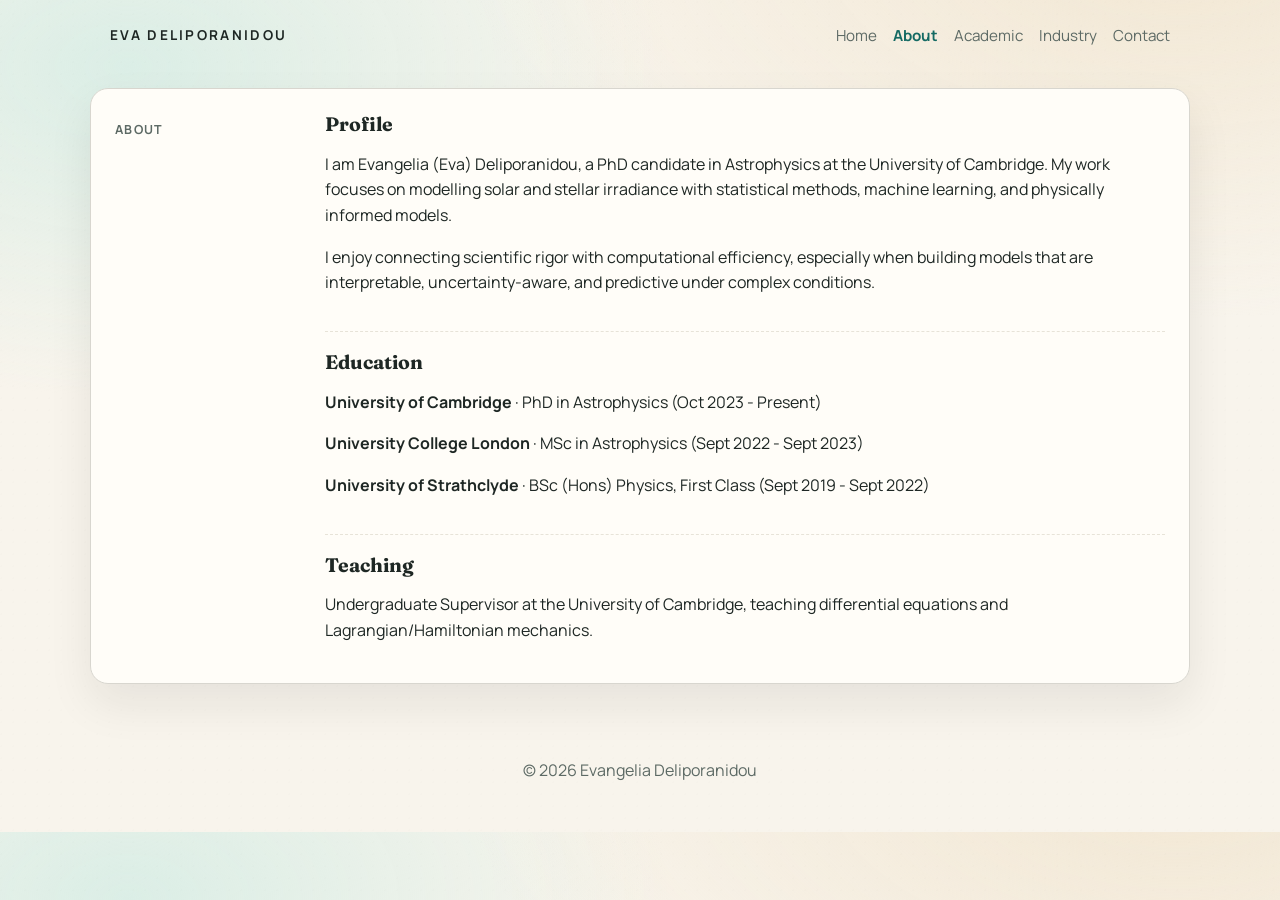
==== about.html @ 39dac76b "Publish initial personal website" ====
<!DOCTYPE html>
<html lang="en">
  <head>
    <meta charset="UTF-8" />
    <meta name="viewport" content="width=device-width, initial-scale=1.0" />
    <title>About | Evangelia Deliporanidou</title>
    <meta
      name="description"
      content="About Evangelia (Eva) Deliporanidou, PhD candidate in Astrophysics at the University of Cambridge."
    />
    <link rel="preconnect" href="https://fonts.googleapis.com" />
    <link rel="preconnect" href="https://fonts.gstatic.com" crossorigin />
    <link
      href="https://fonts.googleapis.com/css2?family=Fraunces:opsz,wght@9..144,300;9..144,500;9..144,700&family=Manrope:wght@400;500;700&display=swap"
      rel="stylesheet"
    />
    <link rel="stylesheet" href="styles.css" />
  </head>
  <body>
    <div class="grain"></div>
    <header class="site-header">
      <a class="wordmark" href="index.html">EVA DELIPORANIDOU</a>
      <nav class="site-nav" aria-label="Main navigation">
        <a href="index.html">Home</a>
        <a class="active" href="about.html">About</a>
        <a href="academic.html">Academic</a>
        <a href="industry.html">Industry</a>
        <a href="contact.html">Contact</a>
      </nav>
    </header>

    <main>
      <section class="panel reveal">
        <div class="panel-title">About</div>
        <div class="panel-content section-stack">
          <div>
            <h3>Profile</h3>
            <p>
              I am Evangelia (Eva) Deliporanidou, a PhD candidate in Astrophysics
              at the University of Cambridge. My work focuses on modelling solar
              and stellar irradiance with statistical methods, machine learning,
              and physically informed models.
            </p>
            <p>
              I enjoy connecting scientific rigor with computational efficiency,
              especially when building models that are interpretable,
              uncertainty-aware, and predictive under complex conditions.
            </p>
          </div>
          <div>
            <h3>Education</h3>
            <p><strong>University of Cambridge</strong> · PhD in Astrophysics (Oct 2023 - Present)</p>
            <p><strong>University College London</strong> · MSc in Astrophysics (Sept 2022 - Sept 2023)</p>
            <p><strong>University of Strathclyde</strong> · BSc (Hons) Physics, First Class (Sept 2019 - Sept 2022)</p>
          </div>
          <div>
            <h3>Teaching</h3>
            <p>
              Undergraduate Supervisor at the University of Cambridge, teaching
              differential equations and Lagrangian/Hamiltonian mechanics.
            </p>
          </div>
        </div>
      </section>
    </main>

    <footer class="site-footer">
      <p>© <span id="year"></span> Evangelia Deliporanidou</p>
    </footer>

    <script src="script.js"></script>
  </body>
</html>
---- styles.css ----
:root {
  --bg: #f8f4ec;
  --paper: #fffdf8;
  --ink: #1e2724;
  --muted: #5d6a65;
  --accent: #146a63;
  --accent-soft: #d2ece8;
  --line: #d8d6cf;
  --shadow: 0 20px 45px rgba(20, 30, 26, 0.08);
}

* {
  box-sizing: border-box;
}

html,
body {
  margin: 0;
  padding: 0;
  scroll-behavior: smooth;
}

body {
  font-family: "Manrope", sans-serif;
  color: var(--ink);
  background:
    radial-gradient(1300px 700px at 92% -8%, #f2e7d3 0%, rgba(242, 231, 211, 0) 55%),
    radial-gradient(900px 550px at 10% 8%, #dbeee6 0%, rgba(219, 238, 230, 0) 60%),
    var(--bg);
  line-height: 1.6;
}

.grain {
  position: fixed;
  inset: 0;
  pointer-events: none;
  opacity: 0.2;
  background-image: radial-gradient(circle at 10% 20%, rgba(0, 0, 0, 0.03) 0 1px, transparent 1px);
  background-size: 12px 12px;
  z-index: 0;
}

main,
.site-header,
.site-footer {
  position: relative;
  z-index: 1;
}

.site-header {
  display: flex;
  justify-content: space-between;
  align-items: center;
  gap: 1rem;
  max-width: 1100px;
  margin: 0 auto;
  padding: 1.5rem 1.25rem;
}

.wordmark {
  text-decoration: none;
  color: var(--ink);
  font-size: 0.85rem;
  letter-spacing: 0.17em;
  font-weight: 700;
}

.site-nav {
  display: flex;
  gap: 1rem;
  flex-wrap: wrap;
}

.site-nav a {
  text-decoration: none;
  color: var(--muted);
  font-size: 0.95rem;
  transition: color 180ms ease;
}

.site-nav a:hover {
  color: var(--accent);
}

.site-nav a.active {
  color: var(--accent);
  font-weight: 700;
}

main {
  width: min(1100px, 94vw);
  margin: 1rem auto 3rem;
}

.hero {
  padding: 4rem 1.5rem 3rem;
}

.hero-grid {
  display: grid;
  grid-template-columns: minmax(0, 1.25fr) minmax(250px, 0.75fr);
  gap: 2rem;
  align-items: center;
}

.hero-subtitle {
  margin: 0.8rem 0 0;
  color: var(--muted);
  font-size: 1.02rem;
}

.eyebrow {
  margin: 0;
  color: var(--accent);
  letter-spacing: 0.08em;
  text-transform: uppercase;
  font-size: 0.8rem;
  font-weight: 700;
}

h1,
h2,
h3 {
  font-family: "Fraunces", serif;
  line-height: 1.15;
  margin: 0;
}

.hero h1 {
  margin-top: 0.8rem;
  font-size: clamp(2rem, 6.2vw, 4rem);
  max-width: 13.5ch;
}

.hero-copy {
  font-size: 1.1rem;
  color: var(--muted);
  max-width: 62ch;
  margin: 1.4rem 0 0;
}

.hero-actions {
  display: flex;
  gap: 0.9rem;
  margin-top: 1.8rem;
  flex-wrap: wrap;
}

.profile-links {
  margin-top: 1rem;
  display: flex;
  flex-wrap: wrap;
  gap: 0.7rem;
}

.profile-links a {
  text-decoration: none;
  color: var(--ink);
  border: 1px solid var(--line);
  border-radius: 999px;
  padding: 0.4rem 0.75rem;
  background: #fffdf6;
  font-size: 0.9rem;
}

.hero-photo-wrap {
  margin: 0;
}

.hero-photo {
  width: 100%;
  aspect-ratio: 4 / 5;
  object-fit: cover;
  object-position: center;
  border-radius: 22px;
  border: 1px solid var(--line);
  box-shadow: var(--shadow);
}

.button {
  display: inline-block;
  padding: 0.78rem 1.1rem;
  border-radius: 999px;
  background: var(--accent);
  color: #fff;
  text-decoration: none;
  font-weight: 600;
  transition: transform 180ms ease, box-shadow 180ms ease;
  box-shadow: 0 8px 20px rgba(20, 106, 99, 0.24);
}

.button:hover {
  transform: translateY(-2px);
}

.button.ghost {
  background: transparent;
  color: var(--accent);
  border: 1px solid var(--accent);
  box-shadow: none;
}

.panel {
  display: grid;
  grid-template-columns: minmax(130px, 0.22fr) 1fr;
  gap: 1.6rem;
  background: var(--paper);
  border: 1px solid var(--line);
  border-radius: 18px;
  box-shadow: var(--shadow);
  margin: 1rem 0;
  padding: 1.5rem;
}

.panel-title {
  font-size: 0.78rem;
  text-transform: uppercase;
  letter-spacing: 0.11em;
  color: var(--muted);
  font-weight: 700;
  padding-top: 0.4rem;
}

.panel-content article,
.timeline div,
.grid-two div {
  padding-bottom: 1.2rem;
  border-bottom: 1px dashed #e7e3d8;
  margin-bottom: 1.2rem;
}

.panel-content article:last-child,
.timeline div:last-child,
.grid-two div:last-child {
  border-bottom: 0;
  margin-bottom: 0;
  padding-bottom: 0;
}

h3 {
  font-size: 1.22rem;
  margin-bottom: 0.4rem;
}

h4 {
  font-family: "Fraunces", serif;
  font-size: 1.05rem;
  margin: 0 0 0.35rem;
}

.meta {
  margin: 0 0 0.4rem;
  color: var(--muted);
  font-size: 0.92rem;
}

.panel-content a {
  color: var(--accent);
  text-decoration: none;
  font-weight: 600;
}

.panel-content a:hover {
  text-decoration: underline;
}

.grid-two {
  display: grid;
  grid-template-columns: repeat(2, minmax(0, 1fr));
  gap: 1.4rem;
}

.section-stack > div {
  padding-bottom: 1.2rem;
  border-bottom: 1px dashed #e7e3d8;
  margin-bottom: 1.2rem;
}

.section-stack > div:last-child {
  border-bottom: 0;
  margin-bottom: 0;
  padding-bottom: 0;
}

.section-links {
  display: grid;
  grid-template-columns: repeat(2, minmax(0, 1fr));
  gap: 0.8rem;
}

.section-links a {
  text-decoration: none;
  border: 1px solid var(--line);
  border-radius: 12px;
  padding: 0.85rem 1rem;
  background: #fffdf6;
  color: var(--ink);
  font-weight: 600;
}

.section-links a:hover {
  border-color: #9ec9c3;
  transform: translateY(-1px);
}

.two-col {
  display: grid;
  grid-template-columns: repeat(2, minmax(0, 1fr));
  gap: 1.2rem;
}

.two-col > div {
  padding-bottom: 0;
  border-bottom: 0;
  margin-bottom: 0;
}

.contact {
  text-align: center;
  padding: 3.5rem 1.2rem 3rem;
}

.contact h2 {
  font-size: clamp(1.8rem, 4vw, 2.8rem);
}

.contact p {
  color: var(--muted);
}

.contact-links {
  display: flex;
  justify-content: center;
  flex-wrap: wrap;
  gap: 0.8rem;
}

.contact-links a {
  text-decoration: none;
  color: var(--ink);
  border: 1px solid var(--line);
  background: #fffcf5;
  border-radius: 999px;
  padding: 0.55rem 0.9rem;
}

.site-footer {
  text-align: center;
  color: var(--muted);
  padding: 0.6rem 1rem 2rem;
}

.reveal {
  opacity: 0;
  transform: translateY(14px);
  transition: opacity 650ms ease, transform 650ms ease;
}

.reveal.in-view {
  opacity: 1;
  transform: translateY(0);
}

@media (max-width: 880px) {
  .hero-grid {
    grid-template-columns: 1fr;
  }

  .hero-photo-wrap {
    max-width: 420px;
  }

  .panel {
    grid-template-columns: 1fr;
    gap: 1rem;
  }

  .hero {
    padding-top: 2.5rem;
  }

  .grid-two {
    grid-template-columns: 1fr;
  }

  .two-col {
    grid-template-columns: 1fr;
  }

  .section-links {
    grid-template-columns: 1fr;
  }
}

@media (max-width: 560px) {
  .site-header {
    align-items: flex-start;
    flex-direction: column;
  }

  .hero {
    padding-left: 0.5rem;
    padding-right: 0.5rem;
  }

  .panel {
    padding: 1rem;
    border-radius: 14px;
  }
}
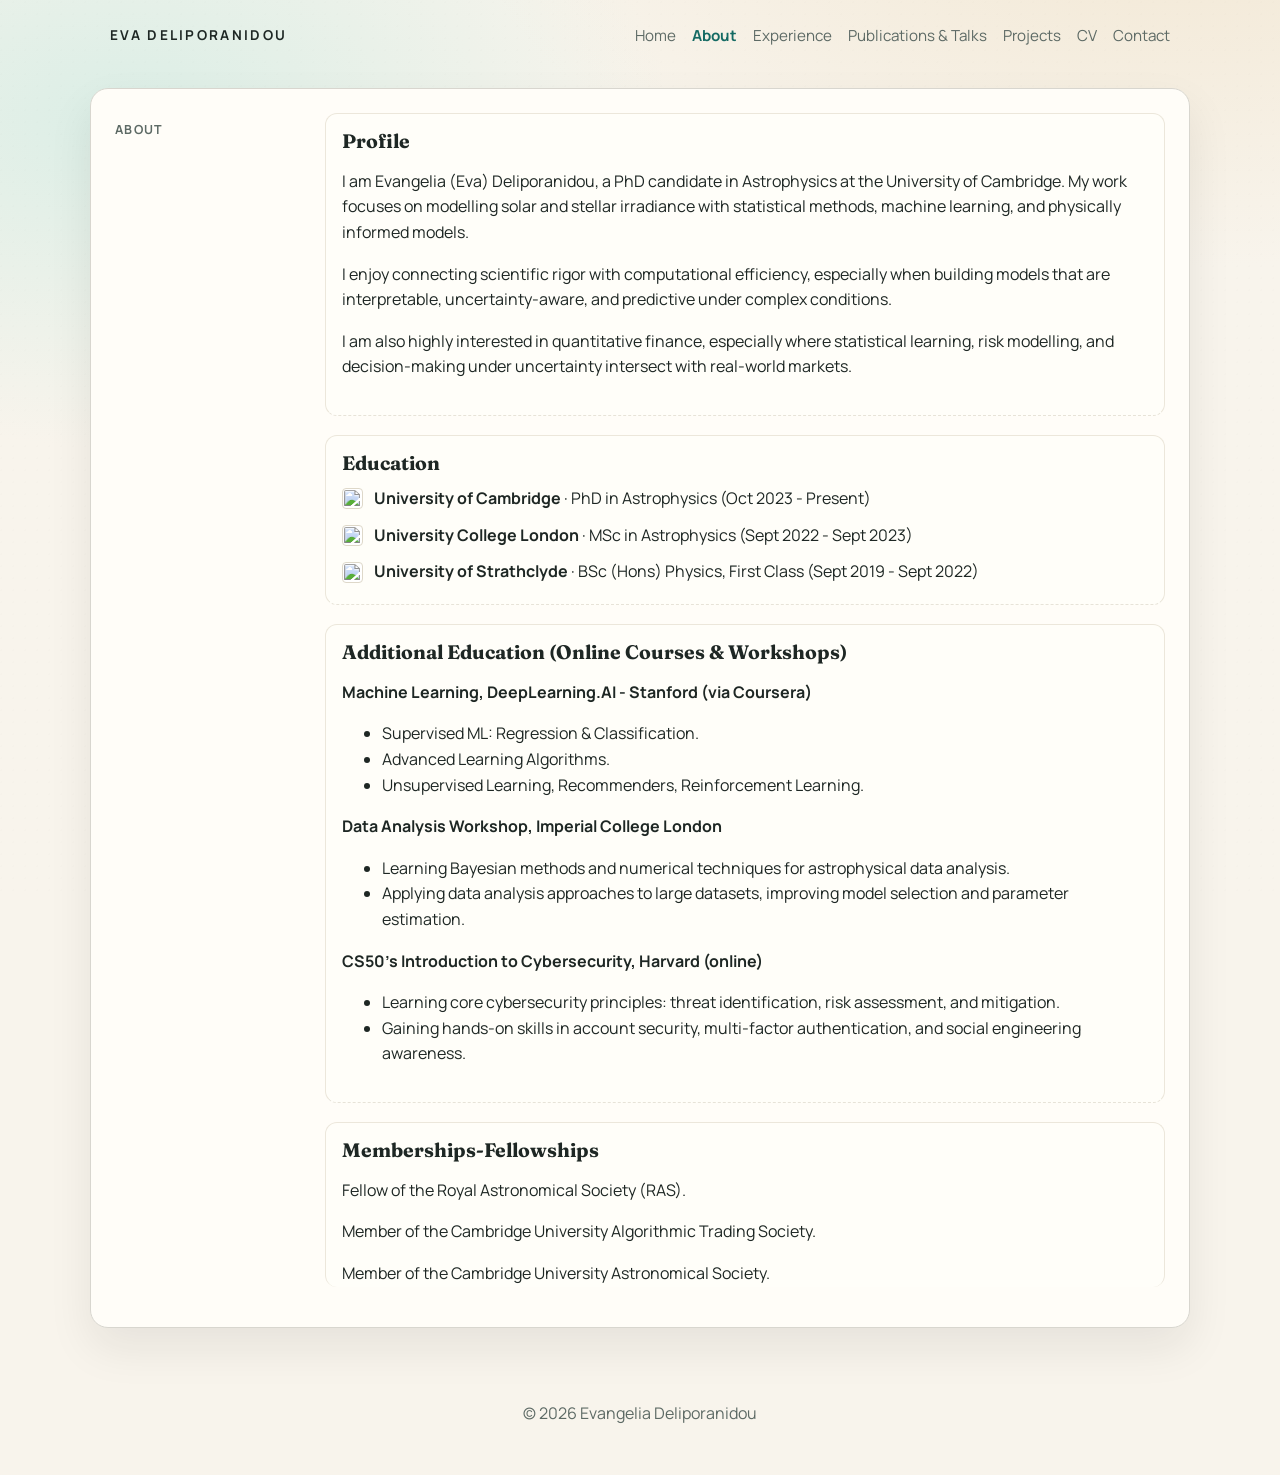
==== commit 3b03e167: "Update site content, sections, and styling" ====
--- a/about.html
+++ b/about.html
@@ -23,8 +23,10 @@
       <nav class="site-nav" aria-label="Main navigation">
         <a href="index.html">Home</a>
         <a class="active" href="about.html">About</a>
-        <a href="academic.html">Academic</a>
-        <a href="industry.html">Industry</a>
+        <a href="experience.html">Experience</a>
+        <a href="publications-talks.html">Publications & Talks</a>
+        <a href="projects.html">Projects</a>
+        <a href="cv.html">CV</a>
         <a href="contact.html">Contact</a>
       </nav>
     </header>
@@ -33,7 +35,7 @@
       <section class="panel reveal">
         <div class="panel-title">About</div>
         <div class="panel-content section-stack">
-          <div>
+          <div class="subsection">
             <h3>Profile</h3>
             <p>
               I am Evangelia (Eva) Deliporanidou, a PhD candidate in Astrophysics
@@ -46,19 +48,53 @@
               especially when building models that are interpretable,
               uncertainty-aware, and predictive under complex conditions.
             </p>
+            <p>
+              I am also highly interested in quantitative finance, especially
+              where statistical learning, risk modelling, and decision-making
+              under uncertainty intersect with real-world markets.
+            </p>
           </div>
-          <div>
+          <div class="subsection">
             <h3>Education</h3>
-            <p><strong>University of Cambridge</strong> · PhD in Astrophysics (Oct 2023 - Present)</p>
-            <p><strong>University College London</strong> · MSc in Astrophysics (Sept 2022 - Sept 2023)</p>
-            <p><strong>University of Strathclyde</strong> · BSc (Hons) Physics, First Class (Sept 2019 - Sept 2022)</p>
+            <div class="edu-list">
+              <p class="edu-item">
+                <img class="edu-logo" src="https://icons.duckduckgo.com/ip3/cam.ac.uk.ico" alt="University of Cambridge logo" />
+                <span class="edu-text"><strong>University of Cambridge</strong> · PhD in Astrophysics (Oct 2023 - Present)</span>
+              </p>
+              <p class="edu-item">
+                <img class="edu-logo ucl-logo" src="https://icons.duckduckgo.com/ip3/www.ucl.ac.uk.ico" alt="University College London logo" />
+                <span class="edu-text"><strong>University College London</strong> · MSc in Astrophysics (Sept 2022 - Sept 2023)</span>
+              </p>
+              <p class="edu-item">
+                <img class="edu-logo" src="https://icons.duckduckgo.com/ip3/www.strath.ac.uk.ico" alt="University of Strathclyde logo" />
+                <span class="edu-text"><strong>University of Strathclyde</strong> · BSc (Hons) Physics, First Class (Sept 2019 - Sept 2022)</span>
+              </p>
+            </div>
           </div>
-          <div>
-            <h3>Teaching</h3>
-            <p>
-              Undergraduate Supervisor at the University of Cambridge, teaching
-              differential equations and Lagrangian/Hamiltonian mechanics.
-            </p>
+          <div class="subsection">
+            <h3>Additional Education (Online Courses & Workshops)</h3>
+            <p><strong>Machine Learning, DeepLearning.AI - Stanford (via Coursera)</strong></p>
+            <ul>
+              <li>Supervised ML: Regression & Classification.</li>
+              <li>Advanced Learning Algorithms.</li>
+              <li>Unsupervised Learning, Recommenders, Reinforcement Learning.</li>
+            </ul>
+            <p><strong>Data Analysis Workshop, Imperial College London</strong></p>
+            <ul>
+              <li>Learning Bayesian methods and numerical techniques for astrophysical data analysis.</li>
+              <li>Applying data analysis approaches to large datasets, improving model selection and parameter estimation.</li>
+            </ul>
+            <p><strong>CS50's Introduction to Cybersecurity, Harvard (online)</strong></p>
+            <ul>
+              <li>Learning core cybersecurity principles: threat identification, risk assessment, and mitigation.</li>
+              <li>Gaining hands-on skills in account security, multi-factor authentication, and social engineering awareness.</li>
+            </ul>
+          </div>
+          <div class="subsection">
+            <h3>Memberships-Fellowships</h3>
+            <p>Fellow of the Royal Astronomical Society (RAS).</p>
+            <p>Member of the Cambridge University Algorithmic Trading Society.</p>
+            <p>Member of the Cambridge University Astronomical Society.</p>
           </div>
         </div>
       </section>
--- a/styles.css
+++ b/styles.css
@@ -182,7 +182,7 @@
   padding: 0.78rem 1.1rem;
   border-radius: 999px;
   background: var(--accent);
-  color: #fff;
+  color: #fff !important;
   text-decoration: none;
   font-weight: 600;
   transition: transform 180ms ease, box-shadow 180ms ease;
@@ -194,7 +194,7 @@
 }
 
 .button.ghost {
-  background: transparent;
+  background: var(--accent-soft);
   color: var(--accent);
   border: 1px solid var(--accent);
   box-shadow: none;
@@ -260,6 +260,14 @@
   font-weight: 600;
 }
 
+.panel-content a.button {
+  color: #ffffff;
+}
+
+.panel-content a.button.ghost {
+  color: var(--accent);
+}
+
 .panel-content a:hover {
   text-decoration: underline;
 }
@@ -280,6 +288,44 @@
   border-bottom: 0;
   margin-bottom: 0;
   padding-bottom: 0;
+}
+
+.subsection {
+  background: #fffef9;
+  border: 1px solid #ece7db;
+  border-radius: 12px;
+  padding: 1rem;
+}
+
+.subsection h3 {
+  margin-bottom: 0.7rem;
+}
+
+.edu-list {
+  display: grid;
+  gap: 0.7rem;
+}
+
+.edu-item {
+  margin: 0;
+  display: flex;
+  align-items: center;
+  gap: 0.65rem;
+}
+
+.edu-logo {
+  width: 21px;
+  height: 21px;
+  border-radius: 4px;
+  border: 1px solid #ded8c9;
+  background: #ffffff;
+  object-fit: contain;
+  padding: 1px;
+  flex: 0 0 21px;
+}
+
+.edu-text {
+  display: inline-block;
 }
 
 .section-links {
@@ -303,6 +349,17 @@
   transform: translateY(-1px);
 }
 
+.experience-side-by-side {
+  display: grid;
+  grid-template-columns: repeat(2, minmax(0, 1fr));
+  gap: 1rem;
+  align-items: stretch;
+}
+
+.experience-side-by-side .panel {
+  height: 100%;
+}
+
 .two-col {
   display: grid;
   grid-template-columns: repeat(2, minmax(0, 1fr));
@@ -390,6 +447,10 @@
   .section-links {
     grid-template-columns: 1fr;
   }
+
+  .experience-side-by-side {
+    grid-template-columns: 1fr;
+  }
 }
 
 @media (max-width: 560px) {
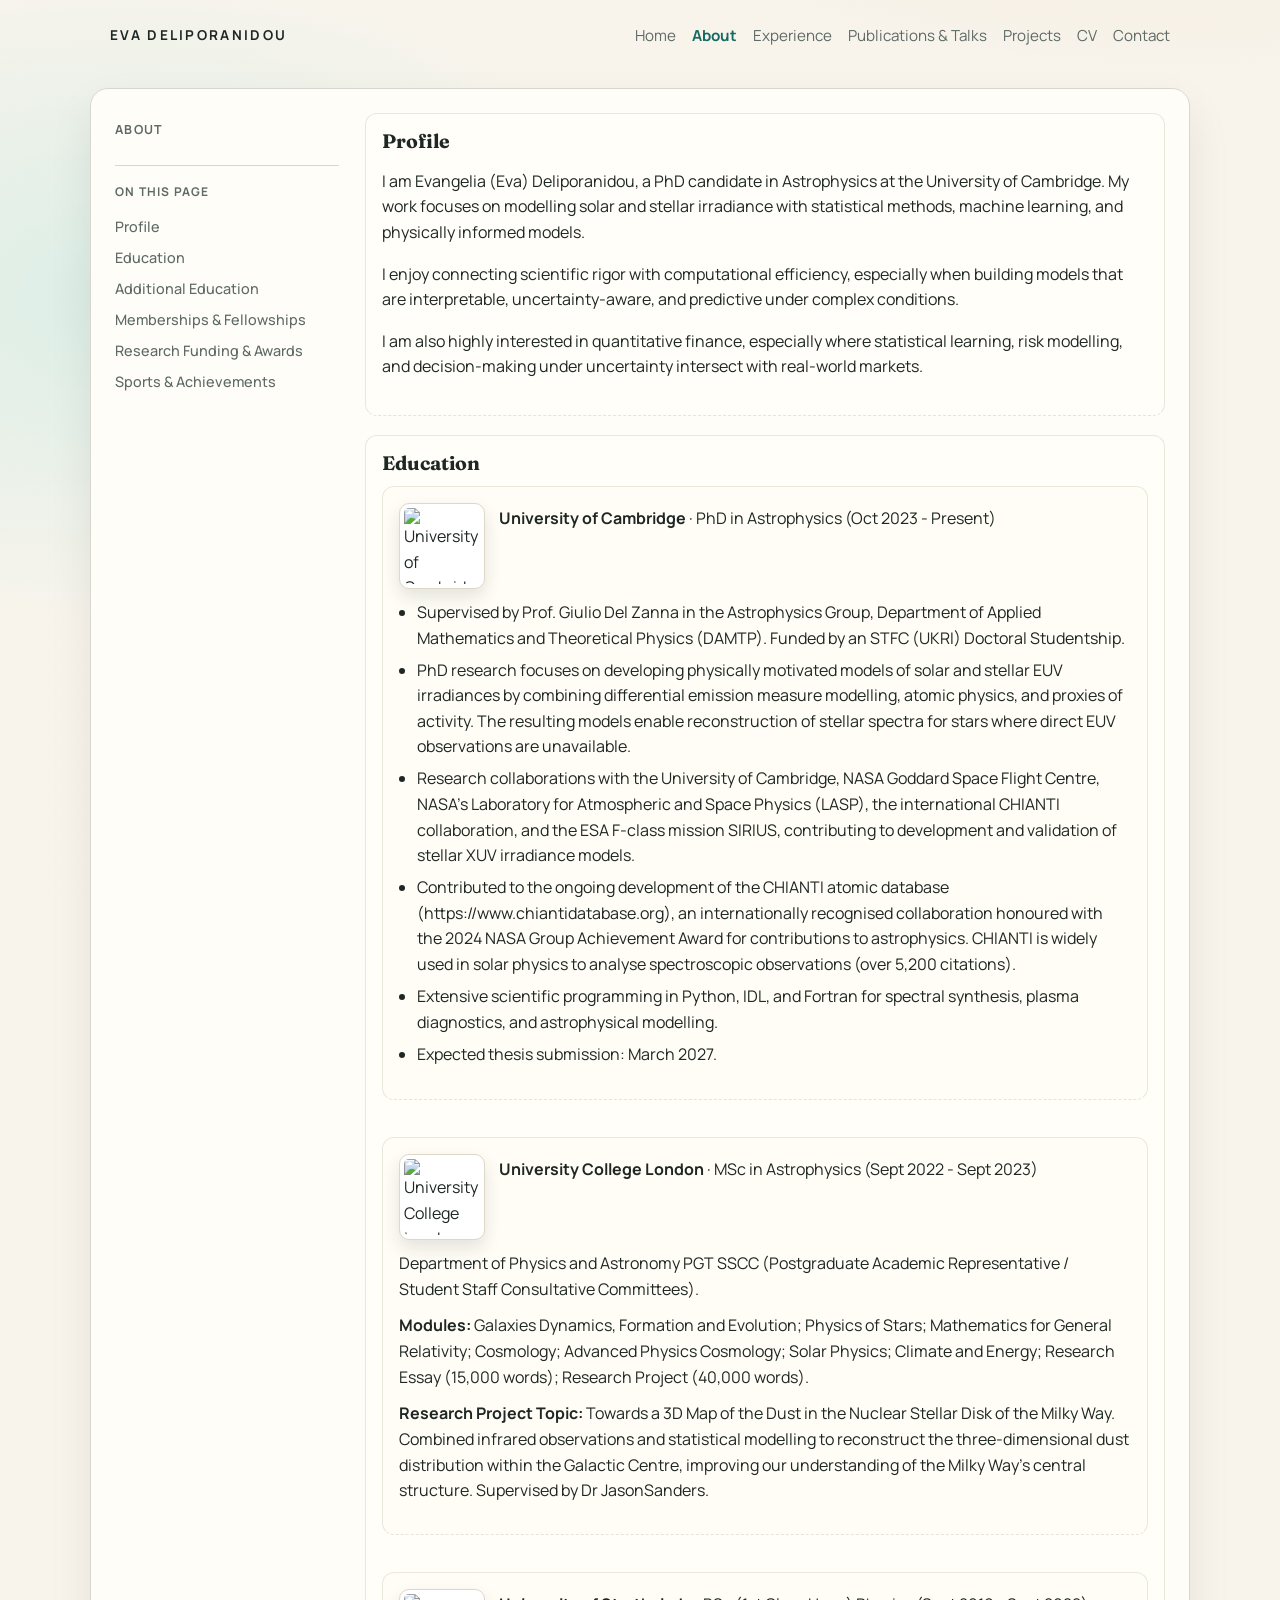
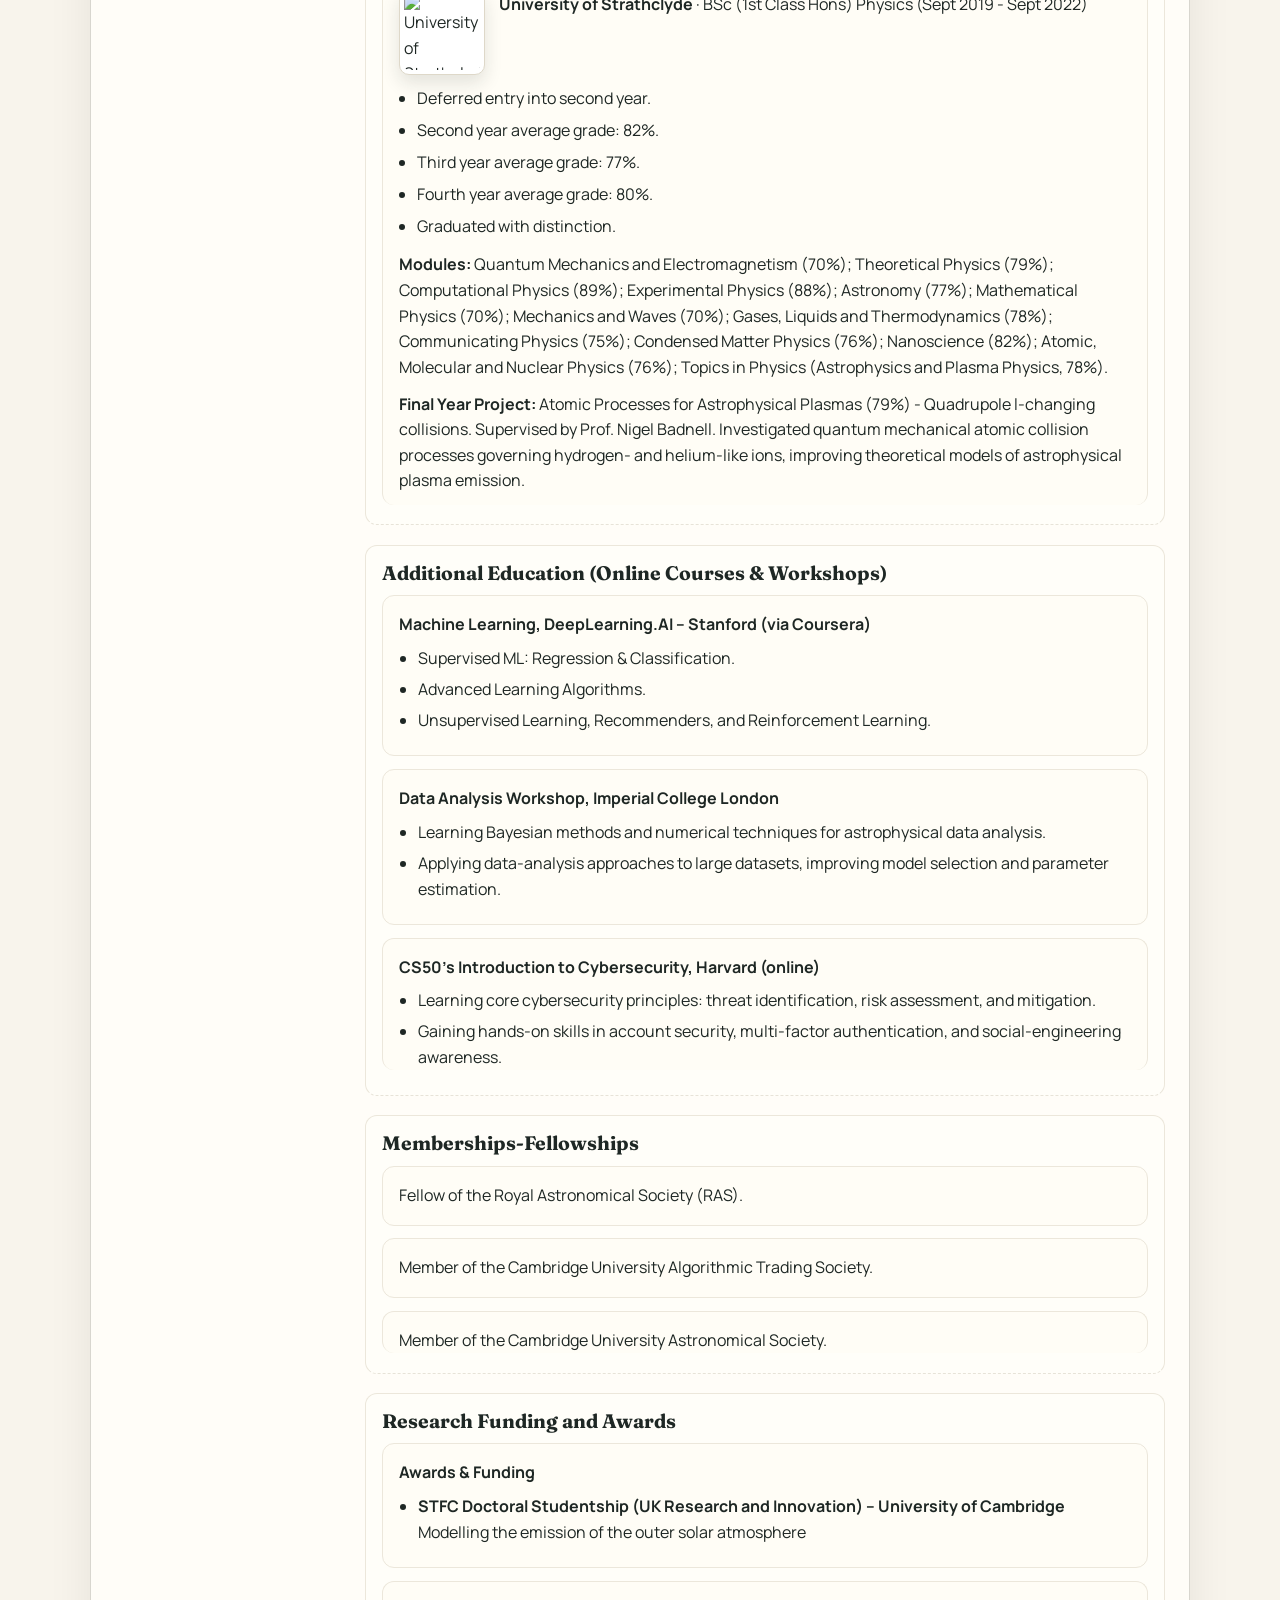
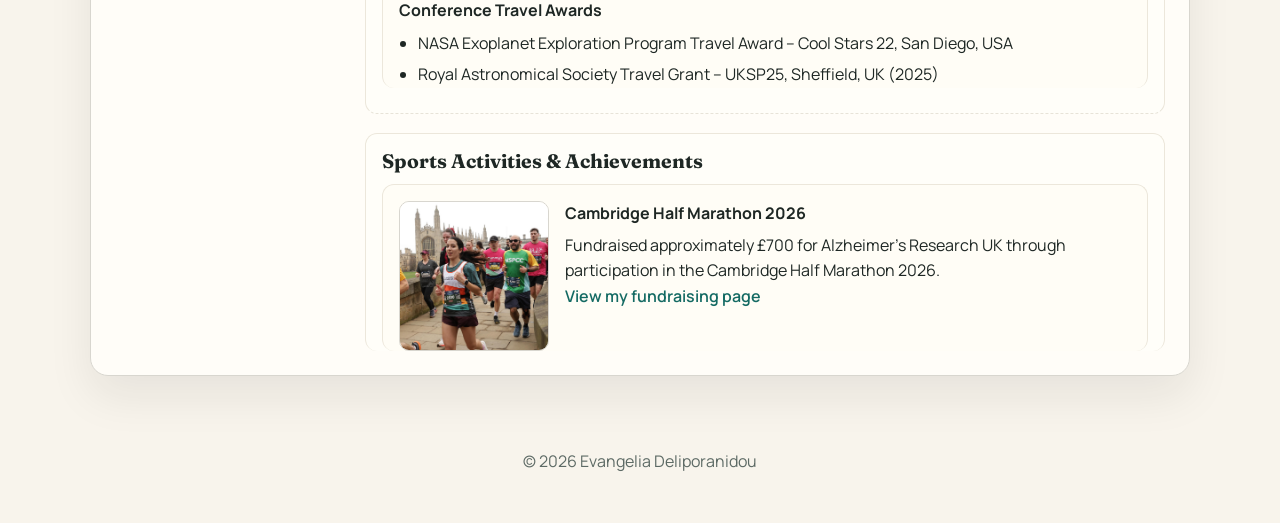
==== commit fad438e2: "new changes new changes" ====
--- a/about.html
+++ b/about.html
@@ -1,41 +1,53 @@
 <!DOCTYPE html>
 <html lang="en">
-  <head>
-    <meta charset="UTF-8" />
-    <meta name="viewport" content="width=device-width, initial-scale=1.0" />
-    <title>About | Evangelia Deliporanidou</title>
-    <meta
-      name="description"
-      content="About Evangelia (Eva) Deliporanidou, PhD candidate in Astrophysics at the University of Cambridge."
-    />
-    <link rel="preconnect" href="https://fonts.googleapis.com" />
-    <link rel="preconnect" href="https://fonts.gstatic.com" crossorigin />
-    <link
-      href="https://fonts.googleapis.com/css2?family=Fraunces:opsz,wght@9..144,300;9..144,500;9..144,700&family=Manrope:wght@400;500;700&display=swap"
-      rel="stylesheet"
-    />
-    <link rel="stylesheet" href="styles.css" />
-  </head>
-  <body>
-    <div class="grain"></div>
-    <header class="site-header">
-      <a class="wordmark" href="index.html">EVA DELIPORANIDOU</a>
-      <nav class="site-nav" aria-label="Main navigation">
-        <a href="index.html">Home</a>
-        <a class="active" href="about.html">About</a>
-        <a href="experience.html">Experience</a>
-        <a href="publications-talks.html">Publications & Talks</a>
-        <a href="projects.html">Projects</a>
-        <a href="cv.html">CV</a>
-        <a href="contact.html">Contact</a>
+
+<head>
+  <meta charset="UTF-8" />
+  <meta name="viewport" content="width=device-width, initial-scale=1.0" />
+  <title>About | Evangelia Deliporanidou</title>
+  <meta name="description"
+    content="About Evangelia (Eva) Deliporanidou, PhD candidate in Astrophysics at the University of Cambridge." />
+  <link rel="preconnect" href="https://fonts.googleapis.com" />
+  <link rel="preconnect" href="https://fonts.gstatic.com" crossorigin />
+  <link
+    href="https://fonts.googleapis.com/css2?family=Fraunces:opsz,wght@9..144,300;9..144,500;9..144,700&family=Manrope:wght@400;500;700&display=swap"
+    rel="stylesheet" />
+  <link rel="stylesheet" href="styles.css" />
+</head>
+
+<body>
+  <div class="grain"></div>
+  <header class="site-header">
+    <a class="wordmark" href="index.html">EVA DELIPORANIDOU</a>
+    <nav class="site-nav" aria-label="Main navigation">
+      <a href="index.html">Home</a>
+      <a class="active" href="about.html">About</a>
+      <a href="experience.html">Experience</a>
+      <a href="publications-talks.html">Publications & Talks</a>
+      <a href="projects.html">Projects</a>
+      <a href="cv.html">CV</a>
+      <a href="contact.html">Contact</a>
+    </nav>
+  </header>
+
+  <main>
+    <section class="panel about-panel reveal">
+      <div class="panel-title">About</div>
+
+      <nav class="about-sidebar" aria-label="About page sections">
+        <p class="about-sidebar-title">On this page</p>
+        <a href="#profile">Profile</a>
+        <a href="#education">Education</a>
+        <a href="#additional-education">Additional Education</a>
+        <a href="#memberships">Memberships &amp; Fellowships</a>
+        <a href="#research-funding-awards">Research Funding &amp; Awards</a>
+        <a href="#sports-achievements">Sports &amp; Achievements</a>
       </nav>
-    </header>
-
-    <main>
-      <section class="panel reveal">
-        <div class="panel-title">About</div>
-        <div class="panel-content section-stack">
-          <div class="subsection">
+
+      <div class="panel-content section-stack">
+
+        <div class="section-stack">
+          <div class="subsection" id="profile">
             <h3>Profile</h3>
             <p>
               I am Evangelia (Eva) Deliporanidou, a PhD candidate in Astrophysics
@@ -54,56 +66,190 @@
               under uncertainty intersect with real-world markets.
             </p>
           </div>
-          <div class="subsection">
+
+          <div class="subsection" id="education">
             <h3>Education</h3>
             <div class="edu-list">
-              <p class="edu-item">
-                <img class="edu-logo" src="https://icons.duckduckgo.com/ip3/cam.ac.uk.ico" alt="University of Cambridge logo" />
-                <span class="edu-text"><strong>University of Cambridge</strong> · PhD in Astrophysics (Oct 2023 - Present)</span>
-              </p>
-              <p class="edu-item">
-                <img class="edu-logo ucl-logo" src="https://icons.duckduckgo.com/ip3/www.ucl.ac.uk.ico" alt="University College London logo" />
-                <span class="edu-text"><strong>University College London</strong> · MSc in Astrophysics (Sept 2022 - Sept 2023)</span>
-              </p>
-              <p class="edu-item">
-                <img class="edu-logo" src="https://icons.duckduckgo.com/ip3/www.strath.ac.uk.ico" alt="University of Strathclyde logo" />
-                <span class="edu-text"><strong>University of Strathclyde</strong> · BSc (Hons) Physics, First Class (Sept 2019 - Sept 2022)</span>
-              </p>
+              <article class="edu-entry">
+                <div class="edu-item">
+                  <img class="edu-logo"
+                    src="https://upload.wikimedia.org/wikipedia/commons/a/a3/Cambridge_University_Crest_-_flat.png"
+                    alt="University of Cambridge coat of arms" />
+                  <div class="edu-text">
+                    <p><strong>University of Cambridge</strong> · PhD in Astrophysics (Oct 2023 - Present)</p>
+                  </div>
+                </div>
+                <ul>
+                  <li>Supervised by Prof. Giulio Del Zanna in the Astrophysics Group, Department of Applied Mathematics
+                    and Theoretical Physics (DAMTP). Funded by an STFC (UKRI) Doctoral Studentship.</li>
+                  <li>PhD research focuses on developing physically motivated models of solar and stellar EUV
+                    irradiances by combining differential emission measure modelling, atomic physics, and proxies of
+                    activity. The resulting models enable reconstruction of stellar spectra for stars where direct EUV
+                    observations are unavailable.</li>
+                  <li>Research collaborations with the University of Cambridge, NASA Goddard Space Flight Centre, NASA's
+                    Laboratory for Atmospheric and Space Physics (LASP), the international CHIANTI collaboration, and
+                    the ESA F-class mission SIRIUS, contributing to development and validation of stellar XUV irradiance
+                    models.</li>
+                  <li>Contributed to the ongoing development of the CHIANTI atomic database
+                    (https://www.chiantidatabase.org), an internationally recognised collaboration honoured with the
+                    2024 NASA Group Achievement Award for contributions to astrophysics. CHIANTI is widely used in solar
+                    physics to analyse spectroscopic observations (over 5,200 citations).</li>
+                  <li>Extensive scientific programming in Python, IDL, and Fortran for spectral synthesis, plasma
+                    diagnostics, and astrophysical modelling.</li>
+                  <li>Expected thesis submission: March 2027.</li>
+                </ul>
+              </article>
+
+              <article class="edu-entry">
+                <div class="edu-item">
+                  <img class="edu-logo" src="https://www.google.com/s2/favicons?domain=www.ucl.ac.uk&sz=128"
+                    alt="University College London logo" />
+                  <div class="edu-text">
+                    <p><strong>University College London</strong> · MSc in Astrophysics (Sept 2022 - Sept 2023)</p>
+                  </div>
+                </div>
+                <p>Department of Physics and Astronomy PGT SSCC (Postgraduate Academic Representative / Student Staff
+                  Consultative Committees).</p>
+                <p><strong>Modules:</strong> Galaxies Dynamics, Formation and Evolution; Physics of Stars; Mathematics
+                  for General Relativity; Cosmology; Advanced Physics Cosmology; Solar Physics; Climate and Energy;
+                  Research Essay (15,000 words); Research Project (40,000 words).</p>
+                <p><strong>Research Project Topic:</strong> Towards a 3D Map of the Dust in the Nuclear Stellar Disk of
+                  the Milky Way. Combined infrared observations and statistical modelling to reconstruct the
+                  three-dimensional dust distribution within the Galactic Centre, improving our understanding of the
+                  Milky Way’s central structure. Supervised by Dr JasonSanders.</p>
+              </article>
+
+              <article class="edu-entry">
+                <div class="edu-item">
+                  <img class="edu-logo" src="https://www.google.com/s2/favicons?domain=www.strath.ac.uk&sz=128"
+                    alt="University of Strathclyde logo" />
+                  <div class="edu-text">
+                    <p><strong>University of Strathclyde</strong> · BSc (1st Class Hons) Physics (Sept 2019 - Sept 2022)
+                    </p>
+                  </div>
+                </div>
+                <ul>
+                  <li>Deferred entry into second year.</li>
+                  <li>Second year average grade: 82%.</li>
+                  <li>Third year average grade: 77%.</li>
+                  <li>Fourth year average grade: 80%.</li>
+                  <li>Graduated with distinction.</li>
+                </ul>
+                <p><strong>Modules:</strong> Quantum Mechanics and Electromagnetism (70%); Theoretical Physics (79%);
+                  Computational Physics (89%); Experimental Physics (88%); Astronomy (77%); Mathematical Physics (70%);
+                  Mechanics and Waves (70%); Gases, Liquids and Thermodynamics (78%); Communicating Physics (75%);
+                  Condensed Matter Physics (76%); Nanoscience (82%); Atomic, Molecular and Nuclear Physics (76%); Topics
+                  in Physics (Astrophysics and Plasma Physics, 78%).</p>
+                <p><strong>Final Year Project:</strong> Atomic Processes for Astrophysical Plasmas (79%) - Quadrupole
+                  l-changing collisions. Supervised by Prof. Nigel Badnell. Investigated quantum mechanical atomic
+                  collision processes governing hydrogen- and helium-like ions, improving theoretical models of
+                  astrophysical plasma emission.</p>
+              </article>
             </div>
           </div>
-          <div class="subsection">
-            <h3>Additional Education (Online Courses & Workshops)</h3>
-            <p><strong>Machine Learning, DeepLearning.AI - Stanford (via Coursera)</strong></p>
-            <ul>
-              <li>Supervised ML: Regression & Classification.</li>
-              <li>Advanced Learning Algorithms.</li>
-              <li>Unsupervised Learning, Recommenders, Reinforcement Learning.</li>
-            </ul>
-            <p><strong>Data Analysis Workshop, Imperial College London</strong></p>
-            <ul>
-              <li>Learning Bayesian methods and numerical techniques for astrophysical data analysis.</li>
-              <li>Applying data analysis approaches to large datasets, improving model selection and parameter estimation.</li>
-            </ul>
-            <p><strong>CS50's Introduction to Cybersecurity, Harvard (online)</strong></p>
-            <ul>
-              <li>Learning core cybersecurity principles: threat identification, risk assessment, and mitigation.</li>
-              <li>Gaining hands-on skills in account security, multi-factor authentication, and social engineering awareness.</li>
-            </ul>
-          </div>
-          <div class="subsection">
+
+          <div class="subsection" id="additional-education">
+            <h3>Additional Education (Online Courses &amp; Workshops)</h3>
+
+            <article class="about-entry">
+              <h4>Machine Learning, DeepLearning.AI – Stanford (via Coursera)</h4>
+              <ul>
+                <li>Supervised ML: Regression &amp; Classification.</li>
+                <li>Advanced Learning Algorithms.</li>
+                <li>Unsupervised Learning, Recommenders, and Reinforcement Learning.</li>
+              </ul>
+            </article>
+
+            <article class="about-entry">
+              <h4>Data Analysis Workshop, Imperial College London</h4>
+              <ul>
+                <li>Learning Bayesian methods and numerical techniques for astrophysical data analysis.</li>
+                <li>Applying data-analysis approaches to large datasets, improving model selection and parameter
+                  estimation.</li>
+              </ul>
+            </article>
+
+            <article class="about-entry">
+              <h4>CS50's Introduction to Cybersecurity, Harvard (online)</h4>
+              <ul>
+                <li>Learning core cybersecurity principles: threat identification, risk assessment, and mitigation.</li>
+                <li>Gaining hands-on skills in account security, multi-factor authentication, and social-engineering
+                  awareness.</li>
+              </ul>
+            </article>
+          </div>
+
+          <div class="subsection" id="memberships">
             <h3>Memberships-Fellowships</h3>
-            <p>Fellow of the Royal Astronomical Society (RAS).</p>
-            <p>Member of the Cambridge University Algorithmic Trading Society.</p>
-            <p>Member of the Cambridge University Astronomical Society.</p>
-          </div>
+
+            <article class="about-entry">
+              <p>Fellow of the Royal Astronomical Society (RAS).</p>
+            </article>
+
+            <article class="about-entry">
+              <p>Member of the Cambridge University Algorithmic Trading Society.</p>
+            </article>
+
+            <article class="about-entry">
+              <p>Member of the Cambridge University Astronomical Society.</p>
+            </article>
+          </div>
+
+          <div class="subsection" id="research-funding-awards">
+            <h3>Research Funding and Awards</h3>
+
+            <article class="about-entry">
+              <h4>Awards &amp; Funding</h4>
+              <ul>
+                <li>
+                  <strong>STFC Doctoral Studentship (UK Research and Innovation) – University of
+                    Cambridge</strong><br />
+                  Modelling the emission of the outer solar atmosphere
+                </li>
+              </ul>
+            </article>
+
+            <article class="about-entry">
+              <h4>Conference Travel Awards</h4>
+              <ul>
+                <li>NASA Exoplanet Exploration Program Travel Award – Cool Stars 22, San Diego, USA</li>
+                <li>Royal Astronomical Society Travel Grant – UKSP25, Sheffield, UK (2025)</li>
+              </ul>
+            </article>
+          </div>
+
+          <div class="subsection" id="sports-achievements">
+            <h3>Sports Activities &amp; Achievements</h3>
+
+            <article class="about-entry sports-entry">
+              <img class="sports-photo" src="images/IMG_7807.JPG"
+                alt="Evangelia Deliporanidou running the Cambridge Half Marathon" />
+
+              <div class="sports-entry-content">
+                <h4>Cambridge Half Marathon 2026</h4>
+                <p>
+                  Fundraised approximately £700 for Alzheimer’s Research UK through participation in the Cambridge Half
+                  Marathon 2026.
+                </p>
+                <p>
+                  <a href="https://www.givengain.com/champion/eva-deliporanidou-1711997" target="_blank" rel="noopener">
+                    View my fundraising page
+                  </a>
+                </p>
+              </div>
+            </article>
+          </div>
+
         </div>
-      </section>
-    </main>
-
-    <footer class="site-footer">
-      <p>© <span id="year"></span> Evangelia Deliporanidou</p>
-    </footer>
-
-    <script src="script.js"></script>
-  </body>
-</html>
+      </div>
+    </section>
+  </main>
+
+  <footer class="site-footer">
+    <p>© <span id="year"></span> Evangelia Deliporanidou</p>
+  </footer>
+
+  <script src="script.js"></script>
+</body>
+
+</html>
--- a/styles.css
+++ b/styles.css
@@ -38,6 +38,10 @@
   background-image: radial-gradient(circle at 10% 20%, rgba(0, 0, 0, 0.03) 0 1px, transparent 1px);
   background-size: 12px 12px;
   z-index: 0;
+}
+
+.starfield {
+  display: none;
 }
 
 main,
@@ -303,29 +307,54 @@
 
 .edu-list {
   display: grid;
-  gap: 0.7rem;
+  gap: 1.1rem;
+}
+
+.edu-entry {
+  background: #fffdf6;
+  border: 1px solid #ece7db;
+  border-radius: 12px;
+  padding: 1rem;
+}
+
+.edu-entry p {
+  margin: 0.3rem 0 0.7rem;
+}
+
+.edu-entry ul {
+  margin: 0.35rem 0 0.8rem;
+  padding-left: 1.15rem;
+}
+
+.edu-entry li {
+  margin-bottom: 0.4rem;
 }
 
 .edu-item {
-  margin: 0;
-  display: flex;
-  align-items: center;
-  gap: 0.65rem;
+  margin: 0 0 0.7rem;
+  display: flex;
+  align-items: flex-start;
+  gap: 0.9rem;
 }
 
 .edu-logo {
-  width: 21px;
-  height: 21px;
-  border-radius: 4px;
+  width: 86px;
+  height: 86px;
+  border-radius: 10px;
   border: 1px solid #ded8c9;
   background: #ffffff;
   object-fit: contain;
-  padding: 1px;
-  flex: 0 0 21px;
+  padding: 4px;
+  flex: 0 0 86px;
+  box-shadow: 0 8px 18px rgba(24, 33, 29, 0.12);
 }
 
 .edu-text {
   display: inline-block;
+}
+
+.edu-text p {
+  margin: 0.2rem 0 0;
 }
 
 .section-links {
@@ -358,6 +387,12 @@
 
 .experience-side-by-side .panel {
   height: 100%;
+  grid-template-columns: 1fr;
+  gap: 0.9rem;
+}
+
+.experience-side-by-side .panel-title {
+  padding-top: 0;
 }
 
 .two-col {
@@ -469,3 +504,350 @@
     border-radius: 14px;
   }
 }
+
+/* About page: left column with About above On this page */
+.about-panel {
+  grid-template-columns: minmax(210px, 0.28fr) minmax(0, 1fr);
+  grid-template-rows: auto 1fr;
+  gap: 1.6rem;
+  align-items: start;
+}
+
+.about-panel > .panel-title {
+  grid-column: 1;
+  grid-row: 1;
+}
+
+.about-panel > .about-sidebar {
+  grid-column: 1;
+  grid-row: 2;
+  position: sticky;
+  top: 1.5rem;
+  display: flex;
+  flex-direction: column;
+  align-self: start;
+  gap: 0.5rem;
+  padding: 1rem 0 0;
+  border-top: 1px solid var(--line);
+  border-left: 0;
+}
+
+.about-sidebar-title {
+  margin: 0 0 0.35rem;
+  color: var(--muted);
+  font-size: 0.75rem;
+  font-weight: 700;
+  letter-spacing: 0.1em;
+  text-transform: uppercase;
+}
+
+.about-sidebar a {
+  color: var(--muted);
+  font-size: 0.9rem;
+  font-weight: 500;
+  text-decoration: none;
+}
+
+.about-sidebar a:hover,
+.about-sidebar a:focus-visible {
+  color: var(--accent);
+}
+
+.about-panel > .panel-content {
+  grid-column: 2;
+  grid-row: 1 / span 2;
+}
+
+@media (max-width: 880px) {
+  .about-panel {
+    grid-template-columns: 1fr;
+  }
+
+  .about-panel > .panel-title,
+  .about-panel > .about-sidebar,
+  .about-panel > .panel-content {
+    grid-column: 1;
+    grid-row: auto;
+  }
+
+  .about-panel > .about-sidebar {
+    position: static;
+  }
+}
+
+.funding-group-title {
+  margin: 1.25rem 0 0.65rem;
+  font-size: 1.15rem;
+  font-style: italic;
+}
+
+.funding-list {
+  margin: 0;
+  padding-left: 1.3rem;
+}
+
+.funding-list li {
+  margin-bottom: 0.8rem;
+}
+
+.funding-list li span {
+  display: block;
+  margin-top: 0.25rem;
+  color: var(--muted);
+}
+
+/* Experience page: sidebar navigation */
+.experience-panel {
+  grid-template-columns: minmax(210px, 0.28fr) minmax(0, 1fr);
+  grid-template-rows: auto 1fr;
+  gap: 1.6rem;
+  align-items: start;
+}
+
+.experience-panel > .panel-title {
+  grid-column: 1;
+  grid-row: 1;
+}
+
+.experience-panel > .experience-sidebar {
+  grid-column: 1;
+  grid-row: 2;
+  position: sticky;
+  top: 1.5rem;
+  display: flex;
+  flex-direction: column;
+  align-self: start;
+  gap: 0.5rem;
+  padding-top: 1rem;
+  border-top: 1px solid var(--line);
+}
+
+.experience-sidebar-title {
+  margin: 0 0 0.35rem;
+  color: var(--muted);
+  font-size: 0.75rem;
+  font-weight: 700;
+  letter-spacing: 0.1em;
+  text-transform: uppercase;
+}
+
+.experience-sidebar a {
+  color: var(--muted);
+  font-size: 0.9rem;
+  font-weight: 500;
+  text-decoration: none;
+}
+
+.experience-sidebar a:hover,
+.experience-sidebar a:focus-visible {
+  color: var(--accent);
+}
+
+.experience-panel > .panel-content {
+  grid-column: 2;
+  grid-row: 1 / span 2;
+}
+
+#academic-experience,
+#professional-experience,
+#part-time-experience,
+#voluntary-experience {
+  scroll-margin-top: 1.5rem;
+}
+
+@media (max-width: 880px) {
+  .experience-panel {
+    grid-template-columns: 1fr;
+  }
+
+  .experience-panel > .panel-title,
+  .experience-panel > .experience-sidebar,
+  .experience-panel > .panel-content {
+    grid-column: 1;
+    grid-row: auto;
+  }
+
+  .experience-panel > .experience-sidebar {
+    position: static;
+  }
+}
+
+/* Experience page: compact cards for each role/activity */
+.experience-panel .subsection {
+  padding: 1rem;
+}
+
+.experience-panel .subsection > article {
+  margin: 0 0 0.8rem;
+  padding: 1rem;
+  background: #fffdf6;
+  border: 1px solid #ece7db;
+  border-radius: 12px;
+}
+
+.experience-panel .subsection > article:last-child {
+  margin-bottom: 0;
+}
+
+/* Override the usual dashed divider between articles */
+.experience-panel .panel-content article {
+  border-bottom: 0;
+  padding-bottom: 1rem;
+}
+
+.experience-panel .subsection > article h4 {
+  margin-bottom: 0.35rem;
+  font-family: "Manrope", sans-serif;
+  font-size: 1rem;
+  font-weight: 700;
+}
+
+.experience-panel .subsection > article p {
+  margin: 0.45rem 0 0;
+}
+
+.experience-panel .subsection > article ul {
+  margin: 0.55rem 0 0;
+  padding-left: 1.2rem;
+}
+
+.experience-panel .subsection > article li {
+  margin-bottom: 0.35rem;
+}
+
+/* About page: compact cards within subsections */
+.about-panel .about-entry {
+  margin: 0 0 0.8rem;
+  padding: 1rem;
+  background: #fffdf6;
+  border: 1px solid #ece7db;
+  border-radius: 12px;
+}
+
+.about-panel .about-entry:last-child {
+  margin-bottom: 0;
+}
+
+.about-panel .about-entry h4 {
+  margin-bottom: 0.4rem;
+  font-family: "Manrope", sans-serif;
+  font-size: 1rem;
+  font-weight: 700;
+}
+
+.about-panel .about-entry p {
+  margin: 0;
+}
+
+.about-panel .about-entry ul {
+  margin: 0.5rem 0 0;
+  padding-left: 1.2rem;
+}
+
+.about-panel .about-entry li {
+  margin-bottom: 0.35rem;
+}
+
+.sports-entry {
+  display: flex;
+  align-items: flex-start;
+  gap: 1rem;
+}
+
+.sports-photo {
+  width: 150px;
+  aspect-ratio: 1 / 1;
+  object-fit: cover;
+  border-radius: 10px;
+  border: 1px solid var(--line);
+}
+
+.sports-entry-content {
+  flex: 1;
+}
+
+@media (max-width: 560px) {
+  .sports-entry {
+    flex-direction: column;
+  }
+
+  .sports-photo {
+    width: 100%;
+    aspect-ratio: 16 / 9;
+  }
+}
+
+/* Publications & Talks page: sidebar navigation */
+.publications-panel {
+  grid-template-columns: minmax(210px, 0.28fr) minmax(0, 1fr);
+  grid-template-rows: auto 1fr;
+  gap: 1.6rem;
+  align-items: start;
+}
+
+.publications-panel > .panel-title {
+  grid-column: 1;
+  grid-row: 1;
+}
+
+.publications-panel > .publications-sidebar {
+  grid-column: 1;
+  grid-row: 2;
+  position: sticky;
+  top: 1.5rem;
+  display: flex;
+  flex-direction: column;
+  align-self: start;
+  gap: 0.5rem;
+  padding-top: 1rem;
+  border-top: 1px solid var(--line);
+}
+
+.publications-sidebar-title {
+  margin: 0 0 0.35rem;
+  color: var(--muted);
+  font-size: 0.75rem;
+  font-weight: 700;
+  letter-spacing: 0.1em;
+  text-transform: uppercase;
+}
+
+.publications-sidebar a {
+  color: var(--muted);
+  font-size: 0.9rem;
+  font-weight: 500;
+  text-decoration: none;
+}
+
+.publications-sidebar a:hover,
+.publications-sidebar a:focus-visible {
+  color: var(--accent);
+}
+
+.publications-panel > .panel-content {
+  grid-column: 2;
+  grid-row: 1 / span 2;
+}
+
+#publications,
+#talks,
+#posters {
+  scroll-margin-top: 1.5rem;
+}
+
+@media (max-width: 880px) {
+  .publications-panel {
+    grid-template-columns: 1fr;
+  }
+
+  .publications-panel > .panel-title,
+  .publications-panel > .publications-sidebar,
+  .publications-panel > .panel-content {
+    grid-column: 1;
+    grid-row: auto;
+  }
+
+  .publications-panel > .publications-sidebar {
+    position: static;
+  }
+}
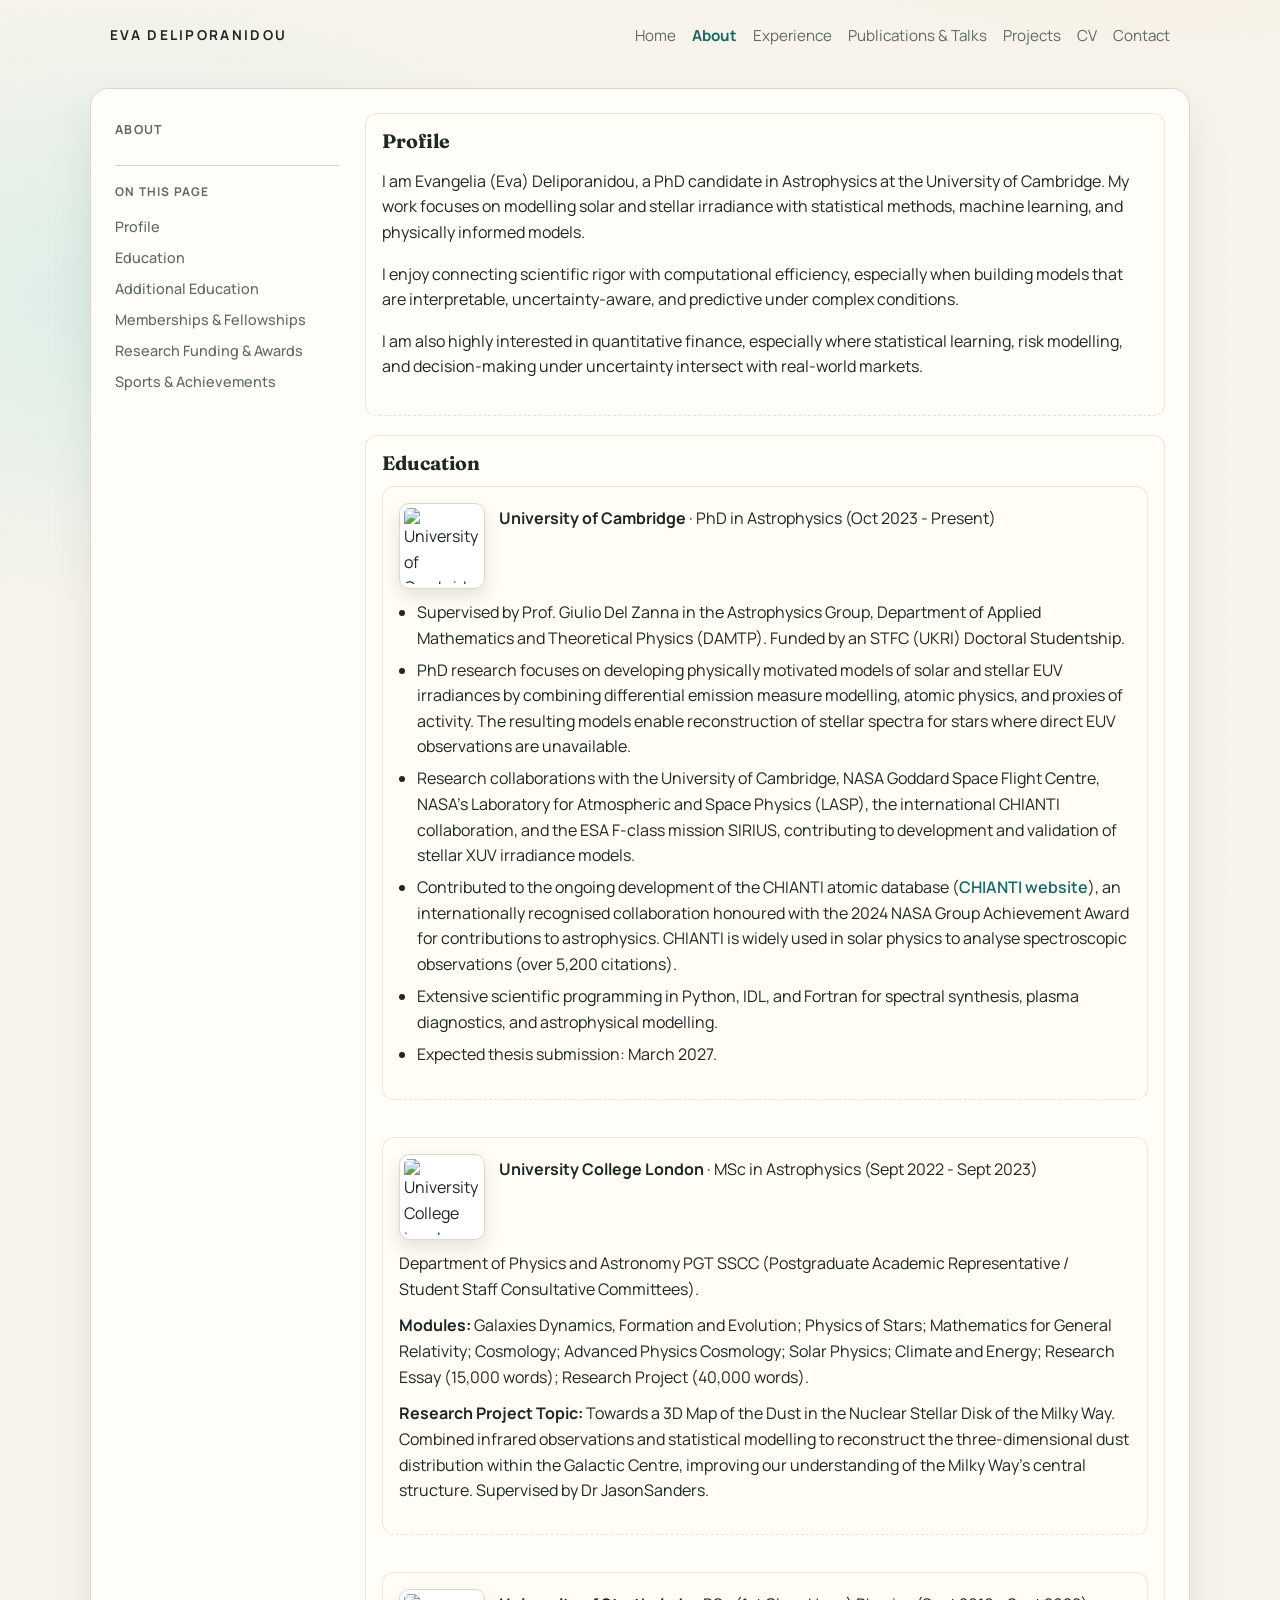
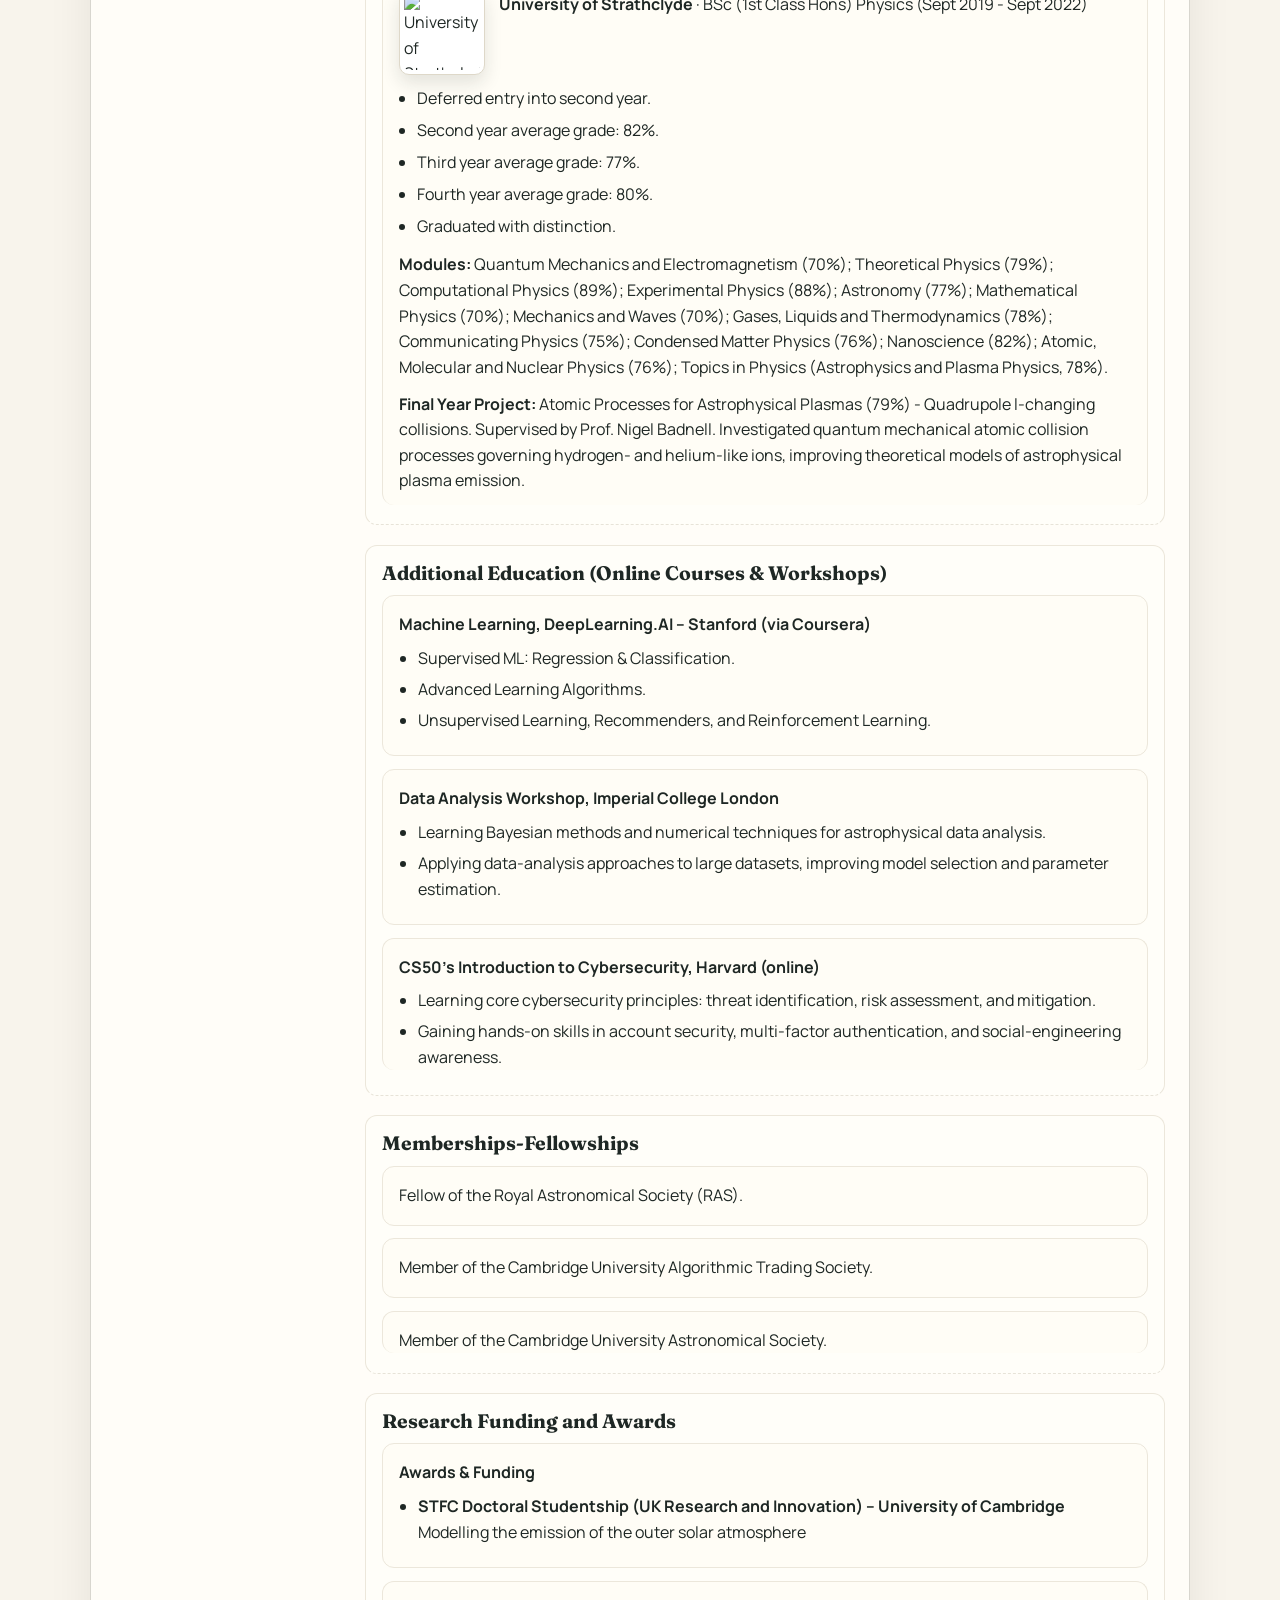
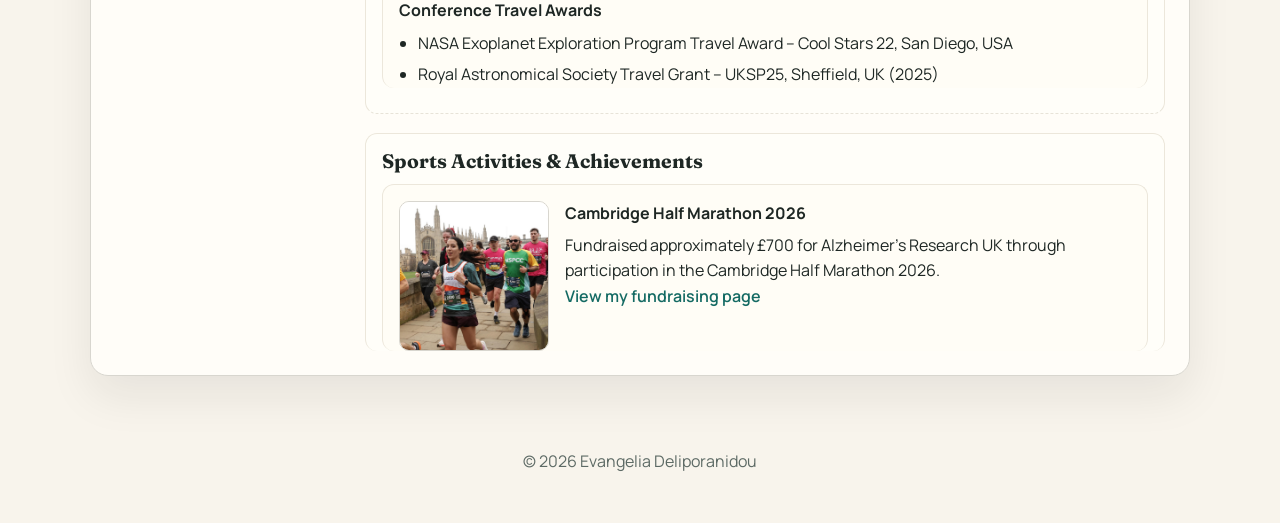
==== commit edc5f8c2: "paper updates" ====
--- a/about.html
+++ b/about.html
@@ -91,7 +91,7 @@
                     the ESA F-class mission SIRIUS, contributing to development and validation of stellar XUV irradiance
                     models.</li>
                   <li>Contributed to the ongoing development of the CHIANTI atomic database
-                    (https://www.chiantidatabase.org), an internationally recognised collaboration honoured with the
+                    (<a href="https://www.chiantidatabase.org" target="_blank" rel="noopener">CHIANTI website</a>), an internationally recognised collaboration honoured with the
                     2024 NASA Group Achievement Award for contributions to astrophysics. CHIANTI is widely used in solar
                     physics to analyse spectroscopic observations (over 5,200 citations).</li>
                   <li>Extensive scientific programming in Python, IDL, and Fortran for spectral synthesis, plasma
